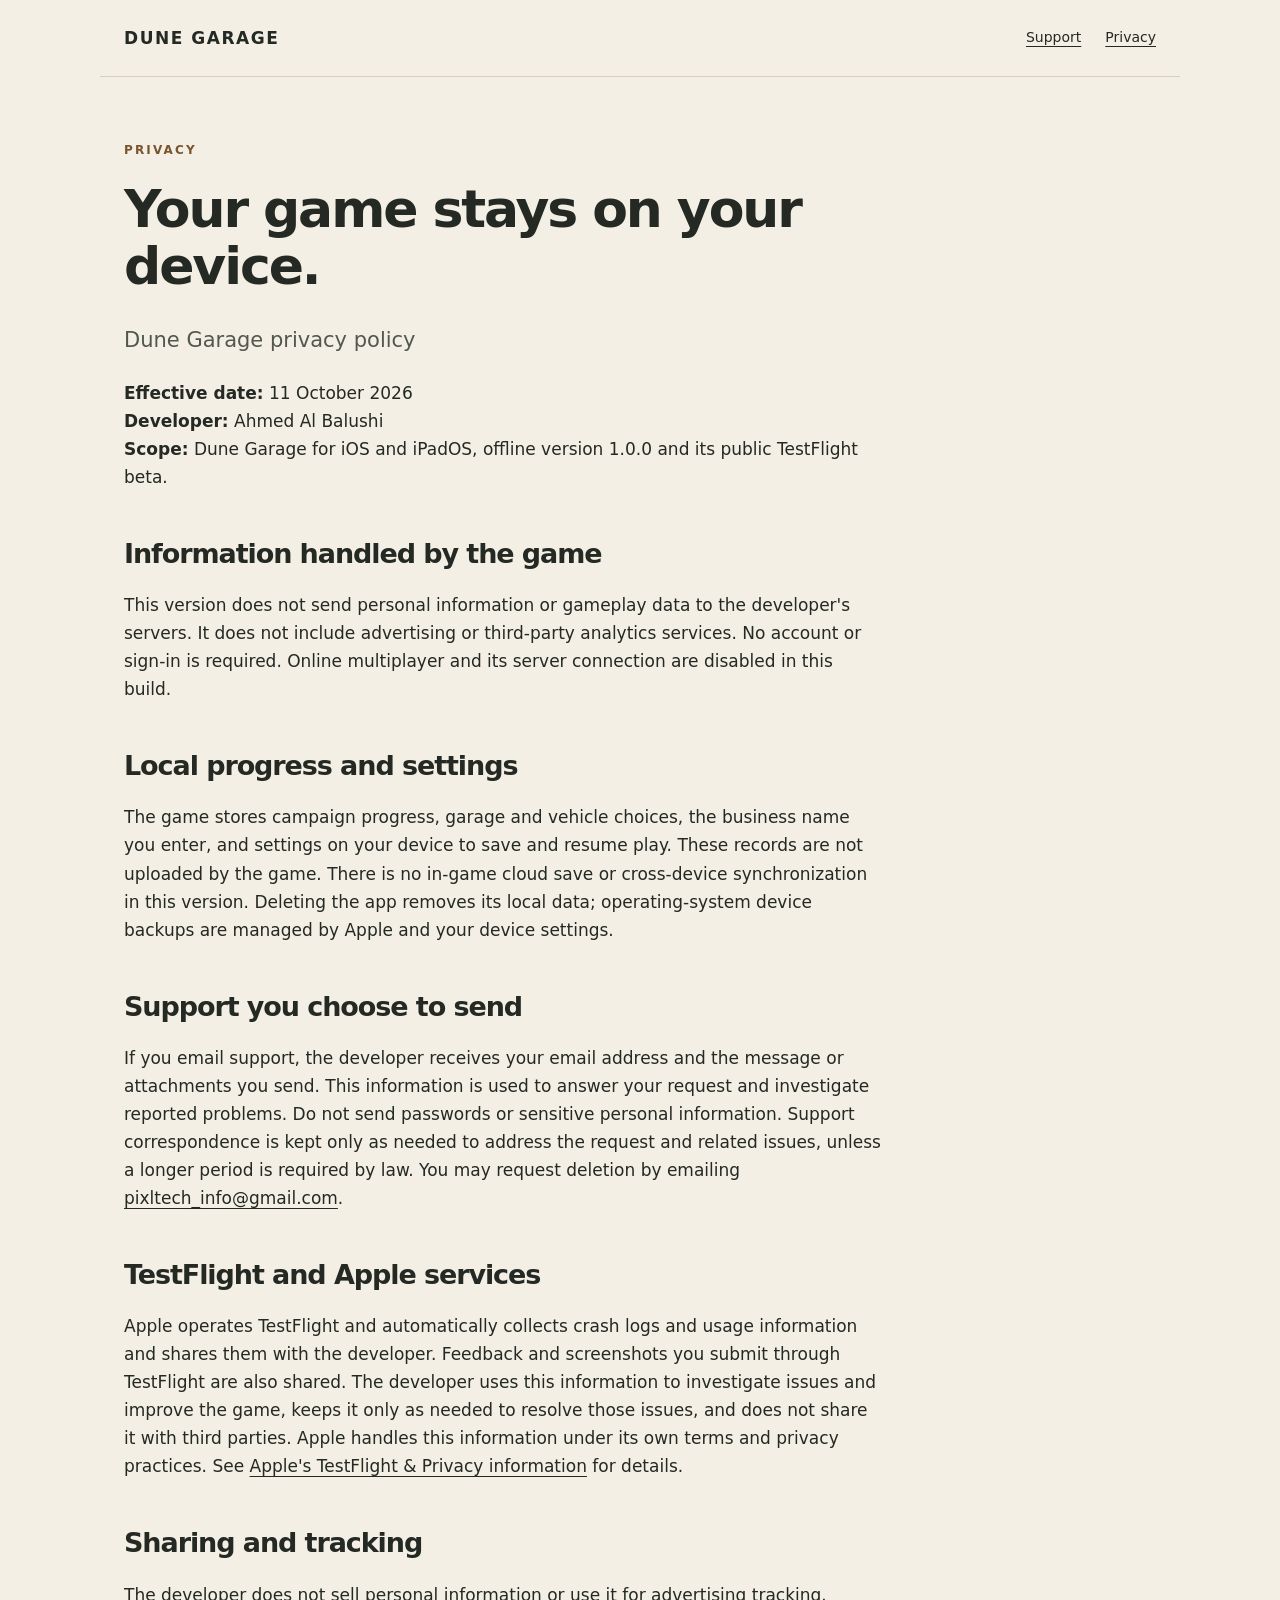
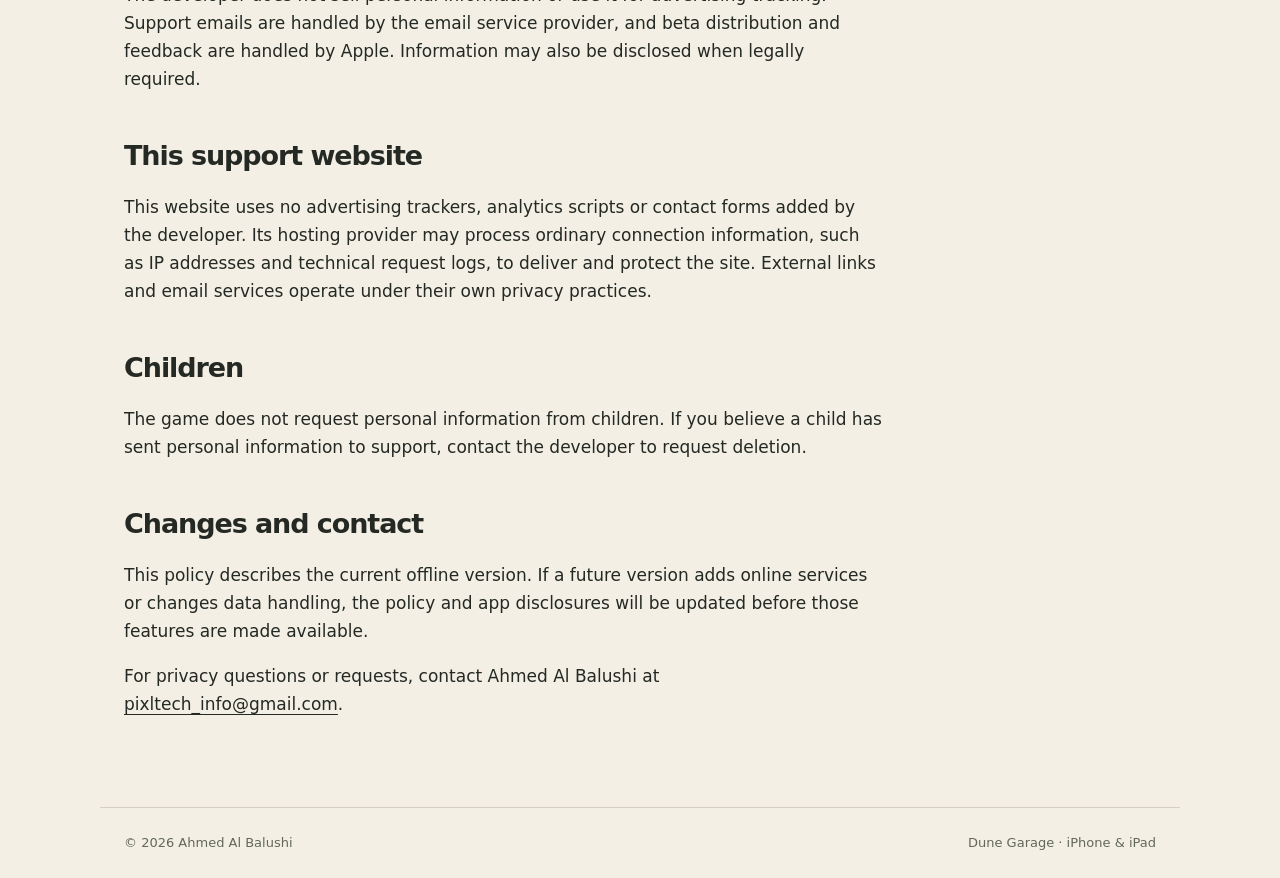
==== privacy.html @ 2877a67b "Publish Dune Garage website, support and privacy policy" ====
<!doctype html><html lang="en"><head><meta charset="utf-8"><meta name="viewport" content="width=device-width,initial-scale=1"><title>Privacy policy | Dune Garage</title><meta name="description" content="Privacy policy for Dune Garage offline version 1.0.0, including local game progress and voluntary support feedback."><meta name="theme-color" content="#f4efe5"><link rel="stylesheet" href="./style.css"></head><body><header><a href="./" aria-label="Dune Garage home">DUNE GARAGE</a><nav aria-label="Main navigation"><a href="./support.html">Support</a><a href="./privacy.html">Privacy</a></nav></header><main><article><p class="eyebrow">Privacy</p><h1>Your game stays on your device.</h1><p class="lead">Dune Garage privacy policy</p><p><strong>Effective date:</strong> 11 October 2026<br><strong>Developer:</strong> Ahmed Al Balushi<br><strong>Scope:</strong> Dune Garage for iOS and iPadOS, offline version 1.0.0 and its public TestFlight beta.</p><h2>Information handled by the game</h2><p>This version does not send personal information or gameplay data to the developer's servers. It does not include advertising or third-party analytics services. No account or sign-in is required. Online multiplayer and its server connection are disabled in this build.</p><h2>Local progress and settings</h2><p>The game stores campaign progress, garage and vehicle choices, the business name you enter, and settings on your device to save and resume play. These records are not uploaded by the game. There is no in-game cloud save or cross-device synchronization in this version. Deleting the app removes its local data; operating-system device backups are managed by Apple and your device settings.</p><h2>Support you choose to send</h2><p>If you email support, the developer receives your email address and the message or attachments you send. This information is used to answer your request and investigate reported problems. Do not send passwords or sensitive personal information. Support correspondence is kept only as needed to address the request and related issues, unless a longer period is required by law. You may request deletion by emailing <a href="mailto:pixltech_info@gmail.com">pixltech_info@gmail.com</a>.</p><h2>TestFlight and Apple services</h2><p>Apple operates TestFlight and automatically collects crash logs and usage information and shares them with the developer. Feedback and screenshots you submit through TestFlight are also shared. The developer uses this information to investigate issues and improve the game, keeps it only as needed to resolve those issues, and does not share it with third parties. Apple handles this information under its own terms and privacy practices. See <a href="https://www.apple.com/legal/privacy/data/en/test-flight/">Apple's TestFlight &amp; Privacy information</a> for details.</p><h2>Sharing and tracking</h2><p>The developer does not sell personal information or use it for advertising tracking. Support emails are handled by the email service provider, and beta distribution and feedback are handled by Apple. Information may also be disclosed when legally required.</p><h2>This support website</h2><p>This website uses no advertising trackers, analytics scripts or contact forms added by the developer. Its hosting provider may process ordinary connection information, such as IP addresses and technical request logs, to deliver and protect the site. External links and email services operate under their own privacy practices.</p><h2>Children</h2><p>The game does not request personal information from children. If you believe a child has sent personal information to support, contact the developer to request deletion.</p><h2>Changes and contact</h2><p>This policy describes the current offline version. If a future version adds online services or changes data handling, the policy and app disclosures will be updated before those features are made available.</p><p>For privacy questions or requests, contact Ahmed Al Balushi at <a href="mailto:pixltech_info@gmail.com">pixltech_info@gmail.com</a>.</p></article></main><footer><span>© 2026 Ahmed Al Balushi</span><span>Dune Garage · iPhone &amp; iPad</span></footer></body></html>
---- style.css ----
*{box-sizing:border-box}html{scroll-behavior:smooth}body{margin:0;background:#f4efe5;color:#242923;font:17px/1.65 system-ui,-apple-system,sans-serif}a{color:inherit;text-underline-offset:4px}a:hover{color:#925313}header,main,footer{max-width:1080px;margin:auto;padding:24px}header{display:flex;justify-content:space-between;gap:24px;align-items:center;border-bottom:1px solid #d6d0c4}header>a{font-weight:850;letter-spacing:.09em;text-decoration:none}nav{display:flex;gap:24px;font-size:14px}h1,h2,h3{line-height:1.1;letter-spacing:-.04em}h1{font-size:clamp(42px,7vw,80px);margin:20px 0 28px;max-width:860px}h2{font-size:30px;margin-top:48px}h3{font-size:21px}p{max-width:760px}.eyebrow{color:#79552e;font-size:12px;font-weight:750;letter-spacing:.18em;text-transform:uppercase}.lead{font-size:21px;color:#52584e;max-width:700px}.hero{padding:54px 0 24px}.button{display:inline-block;padding:12px 22px;border-radius:4px;background:#e7aa55;color:#242923;text-decoration:none;font-weight:700;margin:14px 12px 8px 0}.button.secondary{background:transparent;border:1px solid #a3a595}figure{margin:30px 0}figure img{width:100%;display:block;border-radius:8px}figcaption{font-size:13px;color:#686d61;margin-top:10px}.facts{display:flex;flex-wrap:wrap;gap:18px;padding:18px 0;border-bottom:1px solid #d6d0c4;font-size:14px}.split{display:grid;grid-template-columns:1fr 1fr;gap:50px}.split>section{padding:8px 0 35px}article{max-width:800px;margin:40px 0 65px}article h1{font-size:52px}article h2{font-size:27px}li{padding:5px 0}.note{border-left:3px solid #bb843c;padding:8px 20px;background:#ede6d8}footer{border-top:1px solid #d6d0c4;font-size:13px;color:#626859;display:flex;justify-content:space-between;gap:20px}@media(max-width:650px){header{align-items:flex-start;flex-direction:column;gap:12px}.split{grid-template-columns:1fr;gap:0}.hero{padding-top:30px}article h1{font-size:40px}footer{flex-direction:column}nav{gap:20px}.lead{font-size:19px}}
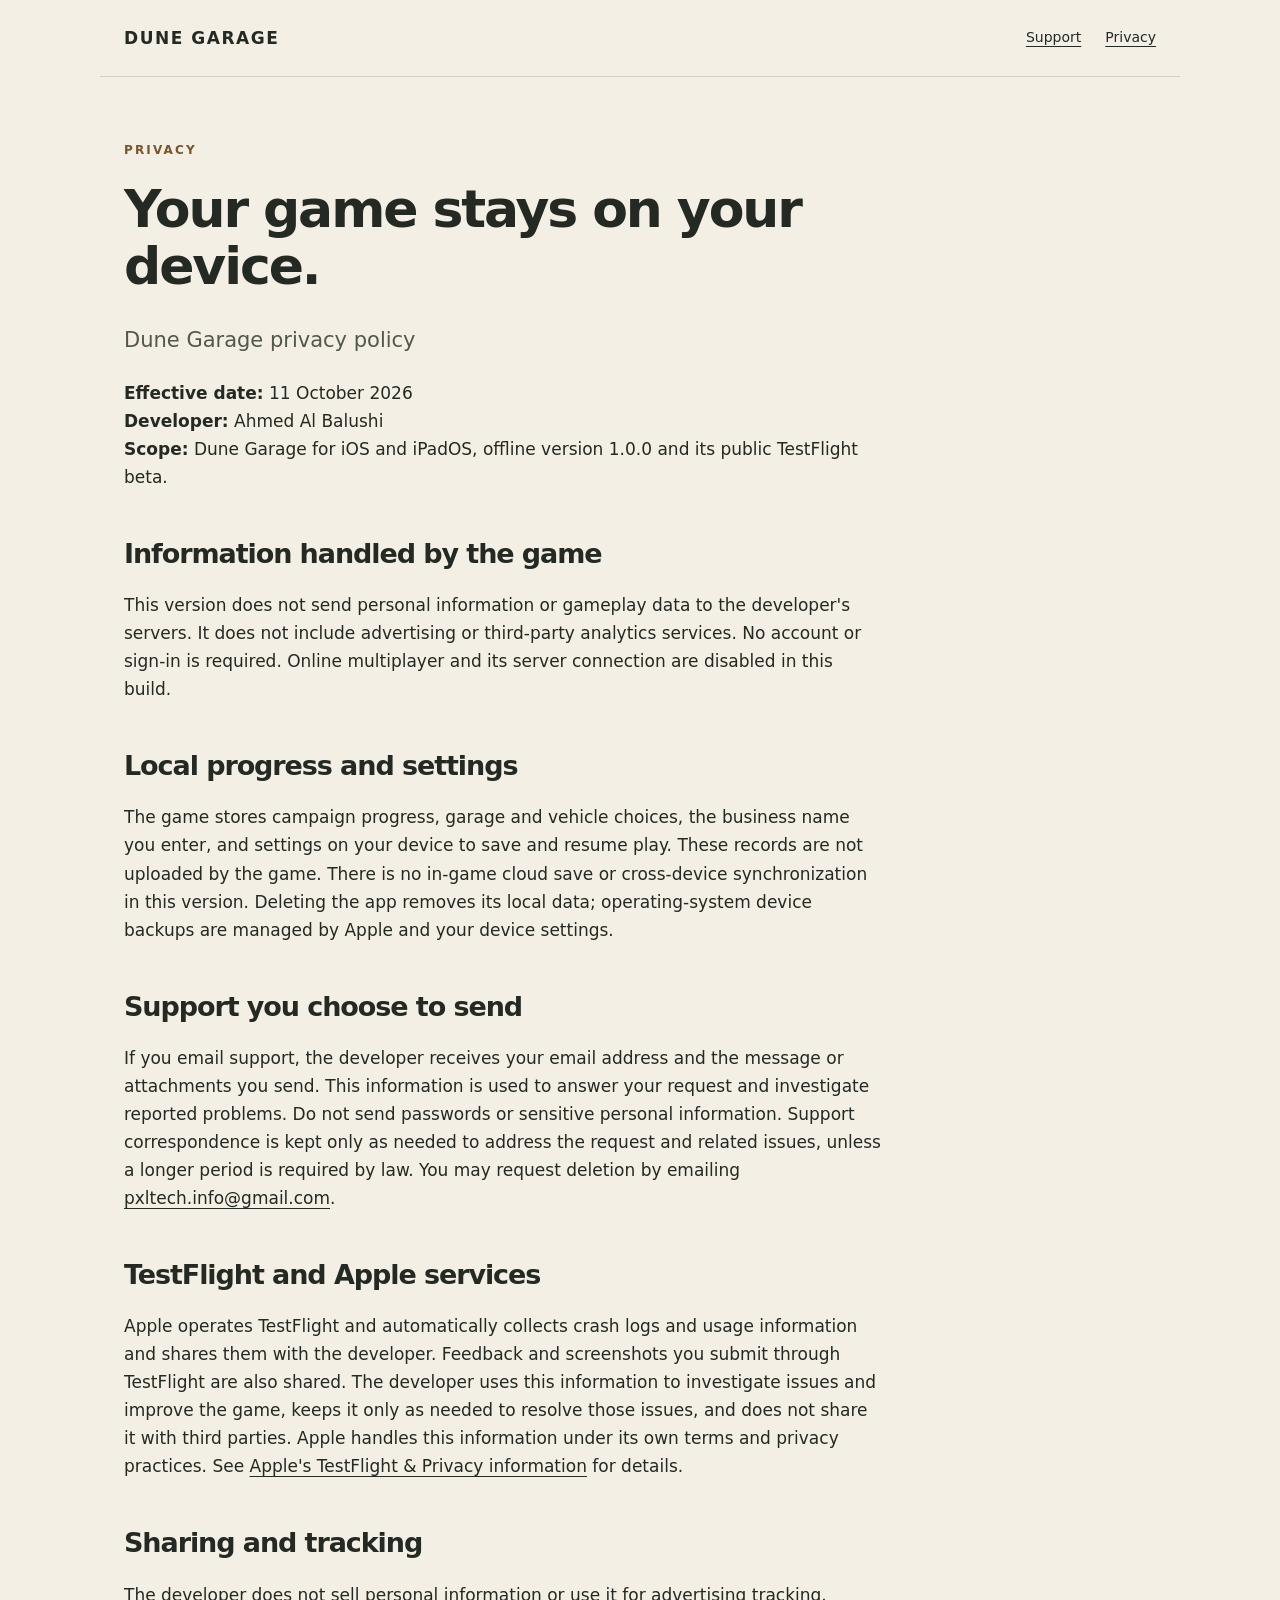
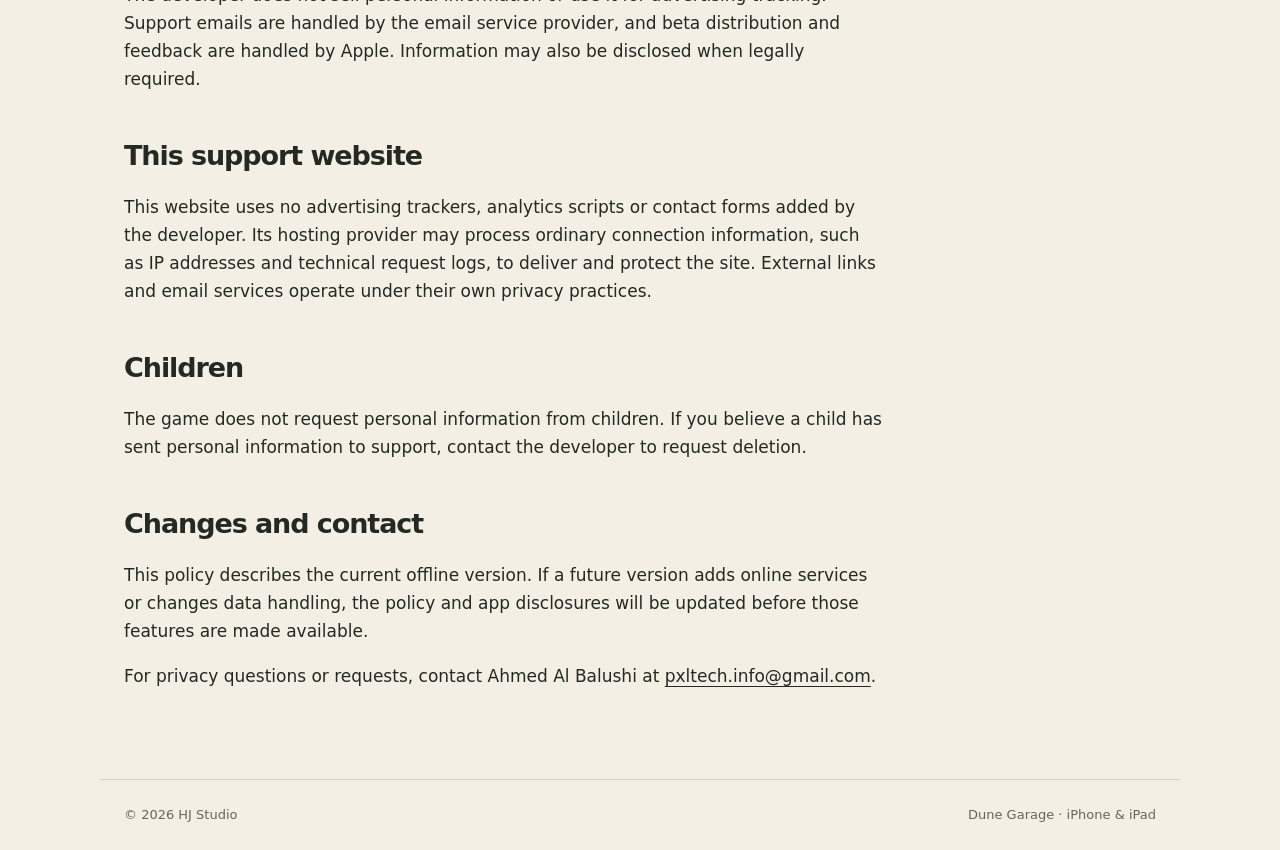
==== commit d0a52525: "Update support email and HJ Studio copyright" ====
--- a/privacy.html
+++ b/privacy.html
@@ -1 +1 @@
-<!doctype html><html lang="en"><head><meta charset="utf-8"><meta name="viewport" content="width=device-width,initial-scale=1"><title>Privacy policy | Dune Garage</title><meta name="description" content="Privacy policy for Dune Garage offline version 1.0.0, including local game progress and voluntary support feedback."><meta name="theme-color" content="#f4efe5"><link rel="stylesheet" href="./style.css"></head><body><header><a href="./" aria-label="Dune Garage home">DUNE GARAGE</a><nav aria-label="Main navigation"><a href="./support.html">Support</a><a href="./privacy.html">Privacy</a></nav></header><main><article><p class="eyebrow">Privacy</p><h1>Your game stays on your device.</h1><p class="lead">Dune Garage privacy policy</p><p><strong>Effective date:</strong> 11 October 2026<br><strong>Developer:</strong> Ahmed Al Balushi<br><strong>Scope:</strong> Dune Garage for iOS and iPadOS, offline version 1.0.0 and its public TestFlight beta.</p><h2>Information handled by the game</h2><p>This version does not send personal information or gameplay data to the developer's servers. It does not include advertising or third-party analytics services. No account or sign-in is required. Online multiplayer and its server connection are disabled in this build.</p><h2>Local progress and settings</h2><p>The game stores campaign progress, garage and vehicle choices, the business name you enter, and settings on your device to save and resume play. These records are not uploaded by the game. There is no in-game cloud save or cross-device synchronization in this version. Deleting the app removes its local data; operating-system device backups are managed by Apple and your device settings.</p><h2>Support you choose to send</h2><p>If you email support, the developer receives your email address and the message or attachments you send. This information is used to answer your request and investigate reported problems. Do not send passwords or sensitive personal information. Support correspondence is kept only as needed to address the request and related issues, unless a longer period is required by law. You may request deletion by emailing <a href="mailto:pixltech_info@gmail.com">pixltech_info@gmail.com</a>.</p><h2>TestFlight and Apple services</h2><p>Apple operates TestFlight and automatically collects crash logs and usage information and shares them with the developer. Feedback and screenshots you submit through TestFlight are also shared. The developer uses this information to investigate issues and improve the game, keeps it only as needed to resolve those issues, and does not share it with third parties. Apple handles this information under its own terms and privacy practices. See <a href="https://www.apple.com/legal/privacy/data/en/test-flight/">Apple's TestFlight &amp; Privacy information</a> for details.</p><h2>Sharing and tracking</h2><p>The developer does not sell personal information or use it for advertising tracking. Support emails are handled by the email service provider, and beta distribution and feedback are handled by Apple. Information may also be disclosed when legally required.</p><h2>This support website</h2><p>This website uses no advertising trackers, analytics scripts or contact forms added by the developer. Its hosting provider may process ordinary connection information, such as IP addresses and technical request logs, to deliver and protect the site. External links and email services operate under their own privacy practices.</p><h2>Children</h2><p>The game does not request personal information from children. If you believe a child has sent personal information to support, contact the developer to request deletion.</p><h2>Changes and contact</h2><p>This policy describes the current offline version. If a future version adds online services or changes data handling, the policy and app disclosures will be updated before those features are made available.</p><p>For privacy questions or requests, contact Ahmed Al Balushi at <a href="mailto:pixltech_info@gmail.com">pixltech_info@gmail.com</a>.</p></article></main><footer><span>© 2026 Ahmed Al Balushi</span><span>Dune Garage · iPhone &amp; iPad</span></footer></body></html>+<!doctype html><html lang="en"><head><meta charset="utf-8"><meta name="viewport" content="width=device-width,initial-scale=1"><title>Privacy policy | Dune Garage</title><meta name="description" content="Privacy policy for Dune Garage offline version 1.0.0, including local game progress and voluntary support feedback."><meta name="theme-color" content="#f4efe5"><link rel="stylesheet" href="./style.css"></head><body><header><a href="./" aria-label="Dune Garage home">DUNE GARAGE</a><nav aria-label="Main navigation"><a href="./support.html">Support</a><a href="./privacy.html">Privacy</a></nav></header><main><article><p class="eyebrow">Privacy</p><h1>Your game stays on your device.</h1><p class="lead">Dune Garage privacy policy</p><p><strong>Effective date:</strong> 11 October 2026<br><strong>Developer:</strong> Ahmed Al Balushi<br><strong>Scope:</strong> Dune Garage for iOS and iPadOS, offline version 1.0.0 and its public TestFlight beta.</p><h2>Information handled by the game</h2><p>This version does not send personal information or gameplay data to the developer's servers. It does not include advertising or third-party analytics services. No account or sign-in is required. Online multiplayer and its server connection are disabled in this build.</p><h2>Local progress and settings</h2><p>The game stores campaign progress, garage and vehicle choices, the business name you enter, and settings on your device to save and resume play. These records are not uploaded by the game. There is no in-game cloud save or cross-device synchronization in this version. Deleting the app removes its local data; operating-system device backups are managed by Apple and your device settings.</p><h2>Support you choose to send</h2><p>If you email support, the developer receives your email address and the message or attachments you send. This information is used to answer your request and investigate reported problems. Do not send passwords or sensitive personal information. Support correspondence is kept only as needed to address the request and related issues, unless a longer period is required by law. You may request deletion by emailing <a href="mailto:pxltech.info@gmail.com">pxltech.info@gmail.com</a>.</p><h2>TestFlight and Apple services</h2><p>Apple operates TestFlight and automatically collects crash logs and usage information and shares them with the developer. Feedback and screenshots you submit through TestFlight are also shared. The developer uses this information to investigate issues and improve the game, keeps it only as needed to resolve those issues, and does not share it with third parties. Apple handles this information under its own terms and privacy practices. See <a href="https://www.apple.com/legal/privacy/data/en/test-flight/">Apple's TestFlight &amp; Privacy information</a> for details.</p><h2>Sharing and tracking</h2><p>The developer does not sell personal information or use it for advertising tracking. Support emails are handled by the email service provider, and beta distribution and feedback are handled by Apple. Information may also be disclosed when legally required.</p><h2>This support website</h2><p>This website uses no advertising trackers, analytics scripts or contact forms added by the developer. Its hosting provider may process ordinary connection information, such as IP addresses and technical request logs, to deliver and protect the site. External links and email services operate under their own privacy practices.</p><h2>Children</h2><p>The game does not request personal information from children. If you believe a child has sent personal information to support, contact the developer to request deletion.</p><h2>Changes and contact</h2><p>This policy describes the current offline version. If a future version adds online services or changes data handling, the policy and app disclosures will be updated before those features are made available.</p><p>For privacy questions or requests, contact Ahmed Al Balushi at <a href="mailto:pxltech.info@gmail.com">pxltech.info@gmail.com</a>.</p></article></main><footer><span>© 2026 HJ Studio</span><span>Dune Garage · iPhone &amp; iPad</span></footer></body></html>
